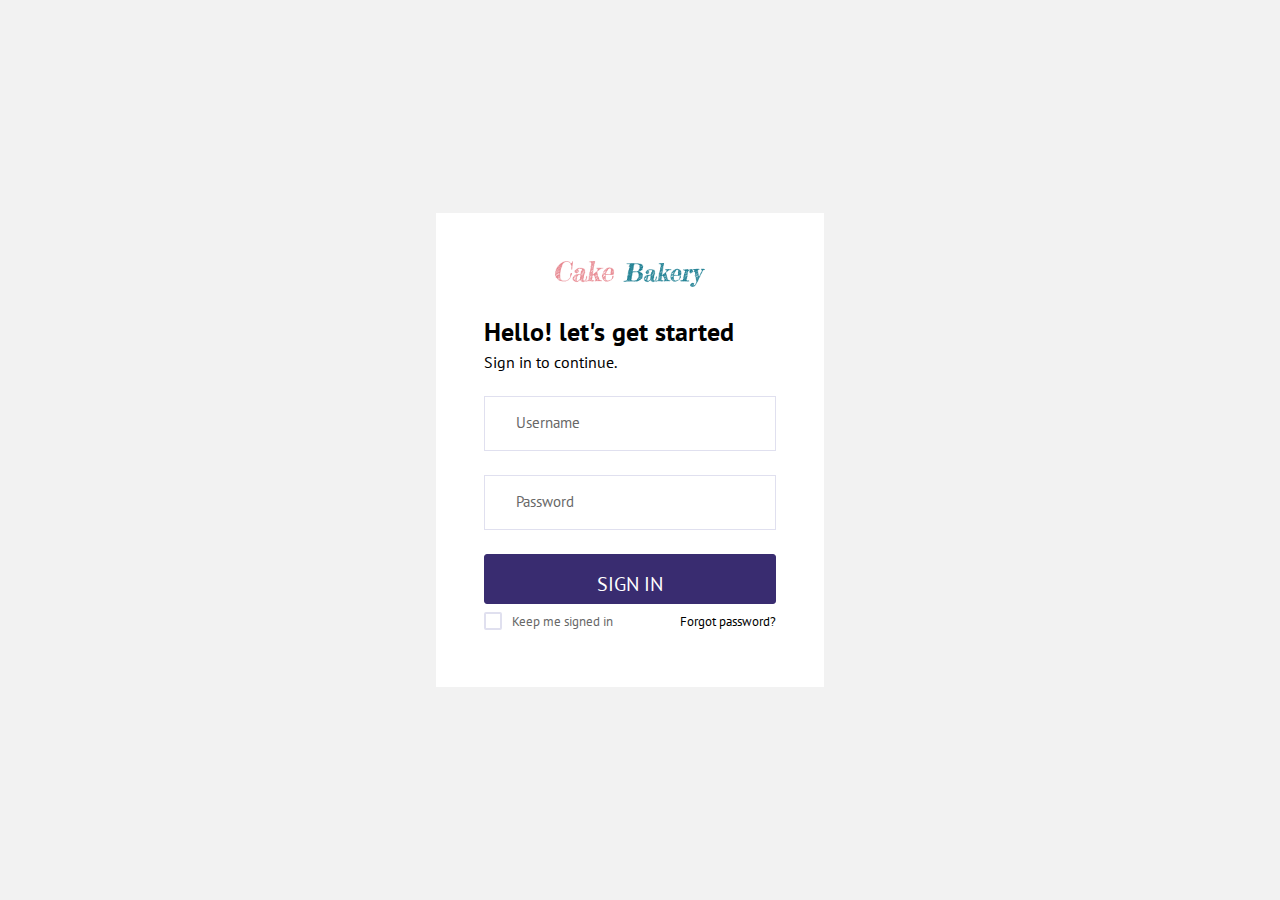
==== Login/Login_admin.html @ aba46523 "update Login" ====
<!DOCTYPE html>
<html lang="en">


<!-- Mirrored from www.urbanui.com/melody/template/pages/samples/login.html by HTTrack Website Copier/3.x [XR&CO'2014], Sat, 15 Sep 2018 06:08:53 GMT -->
<head>
  <!-- Required meta tags -->
  <meta charset="utf-8">
  <meta name="viewport" content="width=device-width, initial-scale=1, shrink-to-fit=no">
  <title>Melody Admin</title>
  <!-- plugins:css -->
  <link rel="stylesheet" href="vendors/iconfonts/font-awesome/css/all.min.css">
  <link rel="stylesheet" href="vendors/css/vendor.bundle.base.css">
  <link rel="stylesheet" href="vendors/css/vendor.bundle.addons.css">
  <!-- endinject -->
  <!-- plugin css for this page -->
  <!-- End plugin css for this page -->
  <!-- inject:css -->
  <link rel="stylesheet" href="css/style.css">
  <!-- endinject -->
  <link rel="shortcut icon" href="images/favicon.png" />
</head>

<body>
  <div class="container-scroller">
    <div class="container-fluid page-body-wrapper full-page-wrapper">
      <div class="content-wrapper d-flex align-items-center auth">
        <div class="row w-100">
          <div class="col-lg-4 mx-auto">
            <div class="auth-form-light text-left p-5">
              <div class="brand-logo text-center">
                <img src="images/logo.png" alt="logo">
              </div>
              <h4>Hello! let's get started</h4>
              <h6 class="font-weight-light">Sign in to continue.</h6>
              <form class="pt-3">
                <div class="form-group">
                  <input type="email" class="form-control form-control-lg" id="exampleInputEmail1" placeholder="Username">
                </div>
                <div class="form-group">
                  <input type="password" class="form-control form-control-lg" id="exampleInputPassword1" placeholder="Password">
                </div>
                <div class="mt-3">
                  <a class="btn btn-block btn-primary btn-lg font-weight-medium auth-form-btn" href="../../index-2.html">SIGN IN</a>
                </div>
                <div class="my-2 d-flex justify-content-between align-items-center">
                  <div class="form-check">
                    <label class="form-check-label text-muted">
                      <input type="checkbox" class="form-check-input">
                      Keep me signed in
                    </label>
                  </div>
                  <a href="#" class="auth-link text-black">Forgot password?</a>
                </div>
               
              </form>
            </div>
          </div>
        </div>
      </div>
      <!-- content-wrapper ends -->
    </div>
    <!-- page-body-wrapper ends -->
  </div>
  <!-- container-scroller -->
  <!-- plugins:js -->
  <script src="vendors/js/vendor.bundle.base.js"></script>
  <script src="vendors/js/vendor.bundle.addons.js"></script>
  <!-- endinject -->
  <!-- inject:js -->
  <script src="js/off-canvas.js"></script>
  <script src="js/hoverable-collapse.js"></script>
  <script src="js/misc.js"></script>
  <script src="js/settings.js"></script>
  <script src="js/todolist.js"></script>
  <!-- endinject -->
</body>


<!-- Mirrored from www.urbanui.com/melody/template/pages/samples/login.html by HTTrack Website Copier/3.x [XR&CO'2014], Sat, 15 Sep 2018 06:08:53 GMT -->
</html>
---- Login/vendors/iconfonts/font-awesome/css/all.min.css ----
/*!
 * Font Awesome Free 5.2.0 by @fontawesome - https://fontawesome.com
 * License - https://fontawesome.com/license (Icons: CC BY 4.0, Fonts: SIL OFL 1.1, Code: MIT License)
 */
.fa,.fab,.fal,.far,.fas{-moz-osx-font-smoothing:grayscale;-webkit-font-smoothing:antialiased;display:inline-block;font-style:normal;font-variant:normal;text-rendering:auto;line-height:1}.fa-lg{font-size:1.33333em;line-height:.75em;vertical-align:-.0667em}.fa-xs{font-size:.75em}.fa-sm{font-size:.875em}.fa-1x{font-size:1em}.fa-2x{font-size:2em}.fa-3x{font-size:3em}.fa-4x{font-size:4em}.fa-5x{font-size:5em}.fa-6x{font-size:6em}.fa-7x{font-size:7em}.fa-8x{font-size:8em}.fa-9x{font-size:9em}.fa-10x{font-size:10em}.fa-fw{text-align:center;width:1.25em}.fa-ul{list-style-type:none;margin-left:2.5em;padding-left:0}.fa-ul>li{position:relative}.fa-li{left:-2em;position:absolute;text-align:center;width:2em;line-height:inherit}.fa-border{border:.08em solid #eee;border-radius:.1em;padding:.2em .25em .15em}.fa-pull-left{float:left}.fa-pull-right{float:right}.fa.fa-pull-left,.fab.fa-pull-left,.fal.fa-pull-left,.far.fa-pull-left,.fas.fa-pull-left{margin-right:.3em}.fa.fa-pull-right,.fab.fa-pull-right,.fal.fa-pull-right,.far.fa-pull-right,.fas.fa-pull-right{margin-left:.3em}.fa-spin{animation:a 2s infinite linear}.fa-pulse{animation:a 1s infinite steps(8)}@keyframes a{0%{transform:rotate(0deg)}to{transform:rotate(1turn)}}.fa-rotate-90{-ms-filter:"progid:DXImageTransform.Microsoft.BasicImage(rotation=1)";transform:rotate(90deg)}.fa-rotate-180{-ms-filter:"progid:DXImageTransform.Microsoft.BasicImage(rotation=2)";transform:rotate(180deg)}.fa-rotate-270{-ms-filter:"progid:DXImageTransform.Microsoft.BasicImage(rotation=3)";transform:rotate(270deg)}.fa-flip-horizontal{-ms-filter:"progid:DXImageTransform.Microsoft.BasicImage(rotation=0, mirror=1)";transform:scaleX(-1)}.fa-flip-vertical{transform:scaleY(-1)}.fa-flip-horizontal.fa-flip-vertical,.fa-flip-vertical{-ms-filter:"progid:DXImageTransform.Microsoft.BasicImage(rotation=2, mirror=1)"}.fa-flip-horizontal.fa-flip-vertical{transform:scale(-1)}:root .fa-flip-horizontal,:root .fa-flip-vertical,:root .fa-rotate-90,:root .fa-rotate-180,:root .fa-rotate-270{-webkit-filter:none;filter:none}.fa-stack{display:inline-block;height:2em;line-height:2em;position:relative;vertical-align:middle;width:2em}.fa-stack-1x,.fa-stack-2x{left:0;position:absolute;text-align:center;width:100%}.fa-stack-1x{line-height:inherit}.fa-stack-2x{font-size:2em}.fa-inverse{color:#fff}.fa-500px:before{content:"\f26e"}.fa-accessible-icon:before{content:"\f368"}.fa-accusoft:before{content:"\f369"}.fa-address-book:before{content:"\f2b9"}.fa-address-card:before{content:"\f2bb"}.fa-adjust:before{content:"\f042"}.fa-adn:before{content:"\f170"}.fa-adversal:before{content:"\f36a"}.fa-affiliatetheme:before{content:"\f36b"}.fa-air-freshener:before{content:"\f5d0"}.fa-algolia:before{content:"\f36c"}.fa-align-center:before{content:"\f037"}.fa-align-justify:before{content:"\f039"}.fa-align-left:before{content:"\f036"}.fa-align-right:before{content:"\f038"}.fa-allergies:before{content:"\f461"}.fa-amazon:before{content:"\f270"}.fa-amazon-pay:before{content:"\f42c"}.fa-ambulance:before{content:"\f0f9"}.fa-american-sign-language-interpreting:before{content:"\f2a3"}.fa-amilia:before{content:"\f36d"}.fa-anchor:before{content:"\f13d"}.fa-android:before{content:"\f17b"}.fa-angellist:before{content:"\f209"}.fa-angle-double-down:before{content:"\f103"}.fa-angle-double-left:before{content:"\f100"}.fa-angle-double-right:before{content:"\f101"}.fa-angle-double-up:before{content:"\f102"}.fa-angle-down:before{content:"\f107"}.fa-angle-left:before{content:"\f104"}.fa-angle-right:before{content:"\f105"}.fa-angle-up:before{content:"\f106"}.fa-angry:before{content:"\f556"}.fa-angrycreative:before{content:"\f36e"}.fa-angular:before{content:"\f420"}.fa-app-store:before{content:"\f36f"}.fa-app-store-ios:before{content:"\f370"}.fa-apper:before{content:"\f371"}.fa-apple:before{content:"\f179"}.fa-apple-alt:before{content:"\f5d1"}.fa-apple-pay:before{content:"\f415"}.fa-archive:before{content:"\f187"}.fa-archway:before{content:"\f557"}.fa-arrow-alt-circle-down:before{content:"\f358"}.fa-arrow-alt-circle-left:before{content:"\f359"}.fa-arrow-alt-circle-right:before{content:"\f35a"}.fa-arrow-alt-circle-up:before{content:"\f35b"}.fa-arrow-circle-down:before{content:"\f0ab"}.fa-arrow-circle-left:before{content:"\f0a8"}.fa-arrow-circle-right:before{content:"\f0a9"}.fa-arrow-circle-up:before{content:"\f0aa"}.fa-arrow-down:before{content:"\f063"}.fa-arrow-left:before{content:"\f060"}.fa-arrow-right:before{content:"\f061"}.fa-arrow-up:before{content:"\f062"}.fa-arrows-alt:before{content:"\f0b2"}.fa-arrows-alt-h:before{content:"\f337"}.fa-arrows-alt-v:before{content:"\f338"}.fa-assistive-listening-systems:before{content:"\f2a2"}.fa-asterisk:before{content:"\f069"}.fa-asymmetrik:before{content:"\f372"}.fa-at:before{content:"\f1fa"}.fa-atlas:before{content:"\f558"}.fa-atom:before{content:"\f5d2"}.fa-audible:before{content:"\f373"}.fa-audio-description:before{content:"\f29e"}.fa-autoprefixer:before{content:"\f41c"}.fa-avianex:before{content:"\f374"}.fa-aviato:before{content:"\f421"}.fa-award:before{content:"\f559"}.fa-aws:before{content:"\f375"}.fa-backspace:before{content:"\f55a"}.fa-backward:before{content:"\f04a"}.fa-balance-scale:before{content:"\f24e"}.fa-ban:before{content:"\f05e"}.fa-band-aid:before{content:"\f462"}.fa-bandcamp:before{content:"\f2d5"}.fa-barcode:before{content:"\f02a"}.fa-bars:before{content:"\f0c9"}.fa-baseball-ball:before{content:"\f433"}.fa-basketball-ball:before{content:"\f434"}.fa-bath:before{content:"\f2cd"}.fa-battery-empty:before{content:"\f244"}.fa-battery-full:before{content:"\f240"}.fa-battery-half:before{content:"\f242"}.fa-battery-quarter:before{content:"\f243"}.fa-battery-three-quarters:before{content:"\f241"}.fa-bed:before{content:"\f236"}.fa-beer:before{content:"\f0fc"}.fa-behance:before{content:"\f1b4"}.fa-behance-square:before{content:"\f1b5"}.fa-bell:before{content:"\f0f3"}.fa-bell-slash:before{content:"\f1f6"}.fa-bezier-curve:before{content:"\f55b"}.fa-bicycle:before{content:"\f206"}.fa-bimobject:before{content:"\f378"}.fa-binoculars:before{content:"\f1e5"}.fa-birthday-cake:before{content:"\f1fd"}.fa-bitbucket:before{content:"\f171"}.fa-bitcoin:before{content:"\f379"}.fa-bity:before{content:"\f37a"}.fa-black-tie:before{content:"\f27e"}.fa-blackberry:before{content:"\f37b"}.fa-blender:before{content:"\f517"}.fa-blind:before{content:"\f29d"}.fa-blogger:before{content:"\f37c"}.fa-blogger-b:before{content:"\f37d"}.fa-bluetooth:before{content:"\f293"}.fa-bluetooth-b:before{content:"\f294"}.fa-bold:before{content:"\f032"}.fa-bolt:before{content:"\f0e7"}.fa-bomb:before{content:"\f1e2"}.fa-bone:before{content:"\f5d7"}.fa-bong:before{content:"\f55c"}.fa-book:before{content:"\f02d"}.fa-book-open:before{content:"\f518"}.fa-book-reader:before{content:"\f5da"}.fa-bookmark:before{content:"\f02e"}.fa-bowling-ball:before{content:"\f436"}.fa-box:before{content:"\f466"}.fa-box-open:before{content:"\f49e"}.fa-boxes:before{content:"\f468"}.fa-braille:before{content:"\f2a1"}.fa-brain:before{content:"\f5dc"}.fa-briefcase:before{content:"\f0b1"}.fa-briefcase-medical:before{content:"\f469"}.fa-broadcast-tower:before{content:"\f519"}.fa-broom:before{content:"\f51a"}.fa-brush:before{content:"\f55d"}.fa-btc:before{content:"\f15a"}.fa-bug:before{content:"\f188"}.fa-building:before{content:"\f1ad"}.fa-bullhorn:before{content:"\f0a1"}.fa-bullseye:before{content:"\f140"}.fa-burn:before{content:"\f46a"}.fa-buromobelexperte:before{content:"\f37f"}.fa-bus:before{content:"\f207"}.fa-bus-alt:before{content:"\f55e"}.fa-buysellads:before{content:"\f20d"}.fa-calculator:before{content:"\f1ec"}.fa-calendar:before{content:"\f133"}.fa-calendar-alt:before{content:"\f073"}.fa-calendar-check:before{content:"\f274"}.fa-calendar-minus:before{content:"\f272"}.fa-calendar-plus:before{content:"\f271"}.fa-calendar-times:before{content:"\f273"}.fa-camera:before{content:"\f030"}.fa-camera-retro:before{content:"\f083"}.fa-cannabis:before{content:"\f55f"}.fa-capsules:before{content:"\f46b"}.fa-car:before{content:"\f1b9"}.fa-car-alt:before{content:"\f5de"}.fa-car-battery:before{content:"\f5df"}.fa-car-crash:before{content:"\f5e1"}.fa-car-side:before{content:"\f5e4"}.fa-caret-down:before{content:"\f0d7"}.fa-caret-left:before{content:"\f0d9"}.fa-caret-right:before{content:"\f0da"}.fa-caret-square-down:before{content:"\f150"}.fa-caret-square-left:before{content:"\f191"}.fa-caret-square-right:before{content:"\f152"}.fa-caret-square-up:before{content:"\f151"}.fa-caret-up:before{content:"\f0d8"}.fa-cart-arrow-down:before{content:"\f218"}.fa-cart-plus:before{content:"\f217"}.fa-cc-amazon-pay:before{content:"\f42d"}.fa-cc-amex:before{content:"\f1f3"}.fa-cc-apple-pay:before{content:"\f416"}.fa-cc-diners-club:before{content:"\f24c"}.fa-cc-discover:before{content:"\f1f2"}.fa-cc-jcb:before{content:"\f24b"}.fa-cc-mastercard:before{content:"\f1f1"}.fa-cc-paypal:before{content:"\f1f4"}.fa-cc-stripe:before{content:"\f1f5"}.fa-cc-visa:before{content:"\f1f0"}.fa-centercode:before{content:"\f380"}.fa-certificate:before{content:"\f0a3"}.fa-chalkboard:before{content:"\f51b"}.fa-chalkboard-teacher:before{content:"\f51c"}.fa-charging-station:before{content:"\f5e7"}.fa-chart-area:before{content:"\f1fe"}.fa-chart-bar:before{content:"\f080"}.fa-chart-line:before{content:"\f201"}.fa-chart-pie:before{content:"\f200"}.fa-check:before{content:"\f00c"}.fa-check-circle:before{content:"\f058"}.fa-check-double:before{content:"\f560"}.fa-check-square:before{content:"\f14a"}.fa-chess:before{content:"\f439"}.fa-chess-bishop:before{content:"\f43a"}.fa-chess-board:before{content:"\f43c"}.fa-chess-king:before{content:"\f43f"}.fa-chess-knight:before{content:"\f441"}.fa-chess-pawn:before{content:"\f443"}.fa-chess-queen:before{content:"\f445"}.fa-chess-rook:before{content:"\f447"}.fa-chevron-circle-down:before{content:"\f13a"}.fa-chevron-circle-left:before{content:"\f137"}.fa-chevron-circle-right:before{content:"\f138"}.fa-chevron-circle-up:before{content:"\f139"}.fa-chevron-down:before{content:"\f078"}.fa-chevron-left:before{content:"\f053"}.fa-chevron-right:before{content:"\f054"}.fa-chevron-up:before{content:"\f077"}.fa-child:before{content:"\f1ae"}.fa-chrome:before{content:"\f268"}.fa-church:before{content:"\f51d"}.fa-circle:before{content:"\f111"}.fa-circle-notch:before{content:"\f1ce"}.fa-clipboard:before{content:"\f328"}.fa-clipboard-check:before{content:"\f46c"}.fa-clipboard-list:before{content:"\f46d"}.fa-clock:before{content:"\f017"}.fa-clone:before{content:"\f24d"}.fa-closed-captioning:before{content:"\f20a"}.fa-cloud:before{content:"\f0c2"}.fa-cloud-download-alt:before{content:"\f381"}.fa-cloud-upload-alt:before{content:"\f382"}.fa-cloudscale:before{content:"\f383"}.fa-cloudsmith:before{content:"\f384"}.fa-cloudversify:before{content:"\f385"}.fa-cocktail:before{content:"\f561"}.fa-code:before{content:"\f121"}.fa-code-branch:before{content:"\f126"}.fa-codepen:before{content:"\f1cb"}.fa-codiepie:before{content:"\f284"}.fa-coffee:before{content:"\f0f4"}.fa-cog:before{content:"\f013"}.fa-cogs:before{content:"\f085"}.fa-coins:before{content:"\f51e"}.fa-columns:before{content:"\f0db"}.fa-comment:before{content:"\f075"}.fa-comment-alt:before{content:"\f27a"}.fa-comment-dots:before{content:"\f4ad"}.fa-comment-slash:before{content:"\f4b3"}.fa-comments:before{content:"\f086"}.fa-compact-disc:before{content:"\f51f"}.fa-compass:before{content:"\f14e"}.fa-compress:before{content:"\f066"}.fa-concierge-bell:before{content:"\f562"}.fa-connectdevelop:before{content:"\f20e"}.fa-contao:before{content:"\f26d"}.fa-cookie:before{content:"\f563"}.fa-cookie-bite:before{content:"\f564"}.fa-copy:before{content:"\f0c5"}.fa-copyright:before{content:"\f1f9"}.fa-couch:before{content:"\f4b8"}.fa-cpanel:before{content:"\f388"}.fa-creative-commons:before{content:"\f25e"}.fa-creative-commons-by:before{content:"\f4e7"}.fa-creative-commons-nc:before{content:"\f4e8"}.fa-creative-commons-nc-eu:before{content:"\f4e9"}.fa-creative-commons-nc-jp:before{content:"\f4ea"}.fa-creative-commons-nd:before{content:"\f4eb"}.fa-creative-commons-pd:before{content:"\f4ec"}.fa-creative-commons-pd-alt:before{content:"\f4ed"}.fa-creative-commons-remix:before{content:"\f4ee"}.fa-creative-commons-sa:before{content:"\f4ef"}.fa-creative-commons-sampling:before{content:"\f4f0"}.fa-creative-commons-sampling-plus:before{content:"\f4f1"}.fa-creative-commons-share:before{content:"\f4f2"}.fa-credit-card:before{content:"\f09d"}.fa-crop:before{content:"\f125"}.fa-crop-alt:before{content:"\f565"}.fa-crosshairs:before{content:"\f05b"}.fa-crow:before{content:"\f520"}.fa-crown:before{content:"\f521"}.fa-css3:before{content:"\f13c"}.fa-css3-alt:before{content:"\f38b"}.fa-cube:before{content:"\f1b2"}.fa-cubes:before{content:"\f1b3"}.fa-cut:before{content:"\f0c4"}.fa-cuttlefish:before{content:"\f38c"}.fa-d-and-d:before{content:"\f38d"}.fa-dashcube:before{content:"\f210"}.fa-database:before{content:"\f1c0"}.fa-deaf:before{content:"\f2a4"}.fa-delicious:before{content:"\f1a5"}.fa-deploydog:before{content:"\f38e"}.fa-deskpro:before{content:"\f38f"}.fa-desktop:before{content:"\f108"}.fa-deviantart:before{content:"\f1bd"}.fa-diagnoses:before{content:"\f470"}.fa-dice:before{content:"\f522"}.fa-dice-five:before{content:"\f523"}.fa-dice-four:before{content:"\f524"}.fa-dice-one:before{content:"\f525"}.fa-dice-six:before{content:"\f526"}.fa-dice-three:before{content:"\f527"}.fa-dice-two:before{content:"\f528"}.fa-digg:before{content:"\f1a6"}.fa-digital-ocean:before{content:"\f391"}.fa-digital-tachograph:before{content:"\f566"}.fa-directions:before{content:"\f5eb"}.fa-discord:before{content:"\f392"}.fa-discourse:before{content:"\f393"}.fa-divide:before{content:"\f529"}.fa-dizzy:before{content:"\f567"}.fa-dna:before{content:"\f471"}.fa-dochub:before{content:"\f394"}.fa-docker:before{content:"\f395"}.fa-dollar-sign:before{content:"\f155"}.fa-dolly:before{content:"\f472"}.fa-dolly-flatbed:before{content:"\f474"}.fa-donate:before{content:"\f4b9"}.fa-door-closed:before{content:"\f52a"}.fa-door-open:before{content:"\f52b"}.fa-dot-circle:before{content:"\f192"}.fa-dove:before{content:"\f4ba"}.fa-download:before{content:"\f019"}.fa-draft2digital:before{content:"\f396"}.fa-drafting-compass:before{content:"\f568"}.fa-draw-polygon:before{content:"\f5ee"}.fa-dribbble:before{content:"\f17d"}.fa-dribbble-square:before{content:"\f397"}.fa-dropbox:before{content:"\f16b"}.fa-drum:before{content:"\f569"}.fa-drum-steelpan:before{content:"\f56a"}.fa-drupal:before{content:"\f1a9"}.fa-dumbbell:before{content:"\f44b"}.fa-dyalog:before{content:"\f399"}.fa-earlybirds:before{content:"\f39a"}.fa-ebay:before{content:"\f4f4"}.fa-edge:before{content:"\f282"}.fa-edit:before{content:"\f044"}.fa-eject:before{content:"\f052"}.fa-elementor:before{content:"\f430"}.fa-ellipsis-h:before{content:"\f141"}.fa-ellipsis-v:before{content:"\f142"}.fa-ello:before{content:"\f5f1"}.fa-ember:before{content:"\f423"}.fa-empire:before{content:"\f1d1"}.fa-envelope:before{content:"\f0e0"}.fa-envelope-open:before{content:"\f2b6"}.fa-envelope-square:before{content:"\f199"}.fa-envira:before{content:"\f299"}.fa-equals:before{content:"\f52c"}.fa-eraser:before{content:"\f12d"}.fa-erlang:before{content:"\f39d"}.fa-ethereum:before{content:"\f42e"}.fa-etsy:before{content:"\f2d7"}.fa-euro-sign:before{content:"\f153"}.fa-exchange-alt:before{content:"\f362"}.fa-exclamation:before{content:"\f12a"}.fa-exclamation-circle:before{content:"\f06a"}.fa-exclamation-triangle:before{content:"\f071"}.fa-expand:before{content:"\f065"}.fa-expand-arrows-alt:before{content:"\f31e"}.fa-expeditedssl:before{content:"\f23e"}.fa-external-link-alt:before{content:"\f35d"}.fa-external-link-square-alt:before{content:"\f360"}.fa-eye:before{content:"\f06e"}.fa-eye-dropper:before{content:"\f1fb"}.fa-eye-slash:before{content:"\f070"}.fa-facebook:before{content:"\f09a"}.fa-facebook-f:before{content:"\f39e"}.fa-facebook-messenger:before{content:"\f39f"}.fa-facebook-square:before{content:"\f082"}.fa-fast-backward:before{content:"\f049"}.fa-fast-forward:before{content:"\f050"}.fa-fax:before{content:"\f1ac"}.fa-feather:before{content:"\f52d"}.fa-feather-alt:before{content:"\f56b"}.fa-female:before{content:"\f182"}.fa-fighter-jet:before{content:"\f0fb"}.fa-file:before{content:"\f15b"}.fa-file-alt:before{content:"\f15c"}.fa-file-archive:before{content:"\f1c6"}.fa-file-audio:before{content:"\f1c7"}.fa-file-code:before{content:"\f1c9"}.fa-file-contract:before{content:"\f56c"}.fa-file-download:before{content:"\f56d"}.fa-file-excel:before{content:"\f1c3"}.fa-file-export:before{content:"\f56e"}.fa-file-image:before{content:"\f1c5"}.fa-file-import:before{content:"\f56f"}.fa-file-invoice:before{content:"\f570"}.fa-file-invoice-dollar:before{content:"\f571"}.fa-file-medical:before{content:"\f477"}.fa-file-medical-alt:before{content:"\f478"}.fa-file-pdf:before{content:"\f1c1"}.fa-file-powerpoint:before{content:"\f1c4"}.fa-file-prescription:before{content:"\f572"}.fa-file-signature:before{content:"\f573"}.fa-file-upload:before{content:"\f574"}.fa-file-video:before{content:"\f1c8"}.fa-file-word:before{content:"\f1c2"}.fa-fill:before{content:"\f575"}.fa-fill-drip:before{content:"\f576"}.fa-film:before{content:"\f008"}.fa-filter:before{content:"\f0b0"}.fa-fingerprint:before{content:"\f577"}.fa-fire:before{content:"\f06d"}.fa-fire-extinguisher:before{content:"\f134"}.fa-firefox:before{content:"\f269"}.fa-first-aid:before{content:"\f479"}.fa-first-order:before{content:"\f2b0"}.fa-first-order-alt:before{content:"\f50a"}.fa-firstdraft:before{content:"\f3a1"}.fa-fish:before{content:"\f578"}.fa-flag:before{content:"\f024"}.fa-flag-checkered:before{content:"\f11e"}.fa-flask:before{content:"\f0c3"}.fa-flickr:before{content:"\f16e"}.fa-flipboard:before{content:"\f44d"}.fa-flushed:before{content:"\f579"}.fa-fly:before{content:"\f417"}.fa-folder:before{content:"\f07b"}.fa-folder-open:before{content:"\f07c"}.fa-font:before{content:"\f031"}.fa-font-awesome:before{content:"\f2b4"}.fa-font-awesome-alt:before{content:"\f35c"}.fa-font-awesome-flag:before{content:"\f425"}.fa-font-awesome-logo-full:before{content:"\f4e6"}.fa-fonticons:before{content:"\f280"}.fa-fonticons-fi:before{content:"\f3a2"}.fa-football-ball:before{content:"\f44e"}.fa-fort-awesome:before{content:"\f286"}.fa-fort-awesome-alt:before{content:"\f3a3"}.fa-forumbee:before{content:"\f211"}.fa-forward:before{content:"\f04e"}.fa-foursquare:before{content:"\f180"}.fa-free-code-camp:before{content:"\f2c5"}.fa-freebsd:before{content:"\f3a4"}.fa-frog:before{content:"\f52e"}.fa-frown:before{content:"\f119"}.fa-frown-open:before{content:"\f57a"}.fa-fulcrum:before{content:"\f50b"}.fa-futbol:before{content:"\f1e3"}.fa-galactic-republic:before{content:"\f50c"}.fa-galactic-senate:before{content:"\f50d"}.fa-gamepad:before{content:"\f11b"}.fa-gas-pump:before{content:"\f52f"}.fa-gavel:before{content:"\f0e3"}.fa-gem:before{content:"\f3a5"}.fa-genderless:before{content:"\f22d"}.fa-get-pocket:before{content:"\f265"}.fa-gg:before{content:"\f260"}.fa-gg-circle:before{content:"\f261"}.fa-gift:before{content:"\f06b"}.fa-git:before{content:"\f1d3"}.fa-git-square:before{content:"\f1d2"}.fa-github:before{content:"\f09b"}.fa-github-alt:before{content:"\f113"}.fa-github-square:before{content:"\f092"}.fa-gitkraken:before{content:"\f3a6"}.fa-gitlab:before{content:"\f296"}.fa-gitter:before{content:"\f426"}.fa-glass-martini:before{content:"\f000"}.fa-glass-martini-alt:before{content:"\f57b"}.fa-glasses:before{content:"\f530"}.fa-glide:before{content:"\f2a5"}.fa-glide-g:before{content:"\f2a6"}.fa-globe:before{content:"\f0ac"}.fa-globe-africa:before{content:"\f57c"}.fa-globe-americas:before{content:"\f57d"}.fa-globe-asia:before{content:"\f57e"}.fa-gofore:before{content:"\f3a7"}.fa-golf-ball:before{content:"\f450"}.fa-goodreads:before{content:"\f3a8"}.fa-goodreads-g:before{content:"\f3a9"}.fa-google:before{content:"\f1a0"}.fa-google-drive:before{content:"\f3aa"}.fa-google-play:before{content:"\f3ab"}.fa-google-plus:before{content:"\f2b3"}.fa-google-plus-g:before{content:"\f0d5"}.fa-google-plus-square:before{content:"\f0d4"}.fa-google-wallet:before{content:"\f1ee"}.fa-graduation-cap:before{content:"\f19d"}.fa-gratipay:before{content:"\f184"}.fa-grav:before{content:"\f2d6"}.fa-greater-than:before{content:"\f531"}.fa-greater-than-equal:before{content:"\f532"}.fa-grimace:before{content:"\f57f"}.fa-grin:before{content:"\f580"}.fa-grin-alt:before{content:"\f581"}.fa-grin-beam:before{content:"\f582"}.fa-grin-beam-sweat:before{content:"\f583"}.fa-grin-hearts:before{content:"\f584"}.fa-grin-squint:before{content:"\f585"}.fa-grin-squint-tears:before{content:"\f586"}.fa-grin-stars:before{content:"\f587"}.fa-grin-tears:before{content:"\f588"}.fa-grin-tongue:before{content:"\f589"}.fa-grin-tongue-squint:before{content:"\f58a"}.fa-grin-tongue-wink:before{content:"\f58b"}.fa-grin-wink:before{content:"\f58c"}.fa-grip-horizontal:before{content:"\f58d"}.fa-grip-vertical:before{content:"\f58e"}.fa-gripfire:before{content:"\f3ac"}.fa-grunt:before{content:"\f3ad"}.fa-gulp:before{content:"\f3ae"}.fa-h-square:before{content:"\f0fd"}.fa-hacker-news:before{content:"\f1d4"}.fa-hacker-news-square:before{content:"\f3af"}.fa-hackerrank:before{content:"\f5f7"}.fa-hand-holding:before{content:"\f4bd"}.fa-hand-holding-heart:before{content:"\f4be"}.fa-hand-holding-usd:before{content:"\f4c0"}.fa-hand-lizard:before{content:"\f258"}.fa-hand-paper:before{content:"\f256"}.fa-hand-peace:before{content:"\f25b"}.fa-hand-point-down:before{content:"\f0a7"}.fa-hand-point-left:before{content:"\f0a5"}.fa-hand-point-right:before{content:"\f0a4"}.fa-hand-point-up:before{content:"\f0a6"}.fa-hand-pointer:before{content:"\f25a"}.fa-hand-rock:before{content:"\f255"}.fa-hand-scissors:before{content:"\f257"}.fa-hand-spock:before{content:"\f259"}.fa-hands:before{content:"\f4c2"}.fa-hands-helping:before{content:"\f4c4"}.fa-handshake:before{content:"\f2b5"}.fa-hashtag:before{content:"\f292"}.fa-hdd:before{content:"\f0a0"}.fa-heading:before{content:"\f1dc"}.fa-headphones:before{content:"\f025"}.fa-headphones-alt:before{content:"\f58f"}.fa-headset:before{content:"\f590"}.fa-heart:before{content:"\f004"}.fa-heartbeat:before{content:"\f21e"}.fa-helicopter:before{content:"\f533"}.fa-highlighter:before{content:"\f591"}.fa-hips:before{content:"\f452"}.fa-hire-a-helper:before{content:"\f3b0"}.fa-history:before{content:"\f1da"}.fa-hockey-puck:before{content:"\f453"}.fa-home:before{content:"\f015"}.fa-hooli:before{content:"\f427"}.fa-hornbill:before{content:"\f592"}.fa-hospital:before{content:"\f0f8"}.fa-hospital-alt:before{content:"\f47d"}.fa-hospital-symbol:before{content:"\f47e"}.fa-hot-tub:before{content:"\f593"}.fa-hotel:before{content:"\f594"}.fa-hotjar:before{content:"\f3b1"}.fa-hourglass:before{content:"\f254"}.fa-hourglass-end:before{content:"\f253"}.fa-hourglass-half:before{content:"\f252"}.fa-hourglass-start:before{content:"\f251"}.fa-houzz:before{content:"\f27c"}.fa-html5:before{content:"\f13b"}.fa-hubspot:before{content:"\f3b2"}.fa-i-cursor:before{content:"\f246"}.fa-id-badge:before{content:"\f2c1"}.fa-id-card:before{content:"\f2c2"}.fa-id-card-alt:before{content:"\f47f"}.fa-image:before{content:"\f03e"}.fa-images:before{content:"\f302"}.fa-imdb:before{content:"\f2d8"}.fa-inbox:before{content:"\f01c"}.fa-indent:before{content:"\f03c"}.fa-industry:before{content:"\f275"}.fa-infinity:before{content:"\f534"}.fa-info:before{content:"\f129"}.fa-info-circle:before{content:"\f05a"}.fa-instagram:before{content:"\f16d"}.fa-internet-explorer:before{content:"\f26b"}.fa-ioxhost:before{content:"\f208"}.fa-italic:before{content:"\f033"}.fa-itunes:before{content:"\f3b4"}.fa-itunes-note:before{content:"\f3b5"}.fa-java:before{content:"\f4e4"}.fa-jedi-order:before{content:"\f50e"}.fa-jenkins:before{content:"\f3b6"}.fa-joget:before{content:"\f3b7"}.fa-joint:before{content:"\f595"}.fa-joomla:before{content:"\f1aa"}.fa-js:before{content:"\f3b8"}.fa-js-square:before{content:"\f3b9"}.fa-jsfiddle:before{content:"\f1cc"}.fa-kaggle:before{content:"\f5fa"}.fa-key:before{content:"\f084"}.fa-keybase:before{content:"\f4f5"}.fa-keyboard:before{content:"\f11c"}.fa-keycdn:before{content:"\f3ba"}.fa-kickstarter:before{content:"\f3bb"}.fa-kickstarter-k:before{content:"\f3bc"}.fa-kiss:before{content:"\f596"}.fa-kiss-beam:before{content:"\f597"}.fa-kiss-wink-heart:before{content:"\f598"}.fa-kiwi-bird:before{content:"\f535"}.fa-korvue:before{content:"\f42f"}.fa-language:before{content:"\f1ab"}.fa-laptop:before{content:"\f109"}.fa-laptop-code:before{content:"\f5fc"}.fa-laravel:before{content:"\f3bd"}.fa-lastfm:before{content:"\f202"}.fa-lastfm-square:before{content:"\f203"}.fa-laugh:before{content:"\f599"}.fa-laugh-beam:before{content:"\f59a"}.fa-laugh-squint:before{content:"\f59b"}.fa-laugh-wink:before{content:"\f59c"}.fa-layer-group:before{content:"\f5fd"}.fa-leaf:before{content:"\f06c"}.fa-leanpub:before{content:"\f212"}.fa-lemon:before{content:"\f094"}.fa-less:before{content:"\f41d"}.fa-less-than:before{content:"\f536"}.fa-less-than-equal:before{content:"\f537"}.fa-level-down-alt:before{content:"\f3be"}.fa-level-up-alt:before{content:"\f3bf"}.fa-life-ring:before{content:"\f1cd"}.fa-lightbulb:before{content:"\f0eb"}.fa-line:before{content:"\f3c0"}.fa-link:before{content:"\f0c1"}.fa-linkedin:before{content:"\f08c"}.fa-linkedin-in:before{content:"\f0e1"}.fa-linode:before{content:"\f2b8"}.fa-linux:before{content:"\f17c"}.fa-lira-sign:before{content:"\f195"}.fa-list:before{content:"\f03a"}.fa-list-alt:before{content:"\f022"}.fa-list-ol:before{content:"\f0cb"}.fa-list-ul:before{content:"\f0ca"}.fa-location-arrow:before{content:"\f124"}.fa-lock:before{content:"\f023"}.fa-lock-open:before{content:"\f3c1"}.fa-long-arrow-alt-down:before{content:"\f309"}.fa-long-arrow-alt-left:before{content:"\f30a"}.fa-long-arrow-alt-right:before{content:"\f30b"}.fa-long-arrow-alt-up:before{content:"\f30c"}.fa-low-vision:before{content:"\f2a8"}.fa-luggage-cart:before{content:"\f59d"}.fa-lyft:before{content:"\f3c3"}.fa-magento:before{content:"\f3c4"}.fa-magic:before{content:"\f0d0"}.fa-magnet:before{content:"\f076"}.fa-mailchimp:before{content:"\f59e"}.fa-male:before{content:"\f183"}.fa-mandalorian:before{content:"\f50f"}.fa-map:before{content:"\f279"}.fa-map-marked:before{content:"\f59f"}.fa-map-marked-alt:before{content:"\f5a0"}.fa-map-marker:before{content:"\f041"}.fa-map-marker-alt:before{content:"\f3c5"}.fa-map-pin:before{content:"\f276"}.fa-map-signs:before{content:"\f277"}.fa-markdown:before{content:"\f60f"}.fa-marker:before{content:"\f5a1"}.fa-mars:before{content:"\f222"}.fa-mars-double:before{content:"\f227"}.fa-mars-stroke:before{content:"\f229"}.fa-mars-stroke-h:before{content:"\f22b"}.fa-mars-stroke-v:before{content:"\f22a"}.fa-mastodon:before{content:"\f4f6"}.fa-maxcdn:before{content:"\f136"}.fa-medal:before{content:"\f5a2"}.fa-medapps:before{content:"\f3c6"}.fa-medium:before{content:"\f23a"}.fa-medium-m:before{content:"\f3c7"}.fa-medkit:before{content:"\f0fa"}.fa-medrt:before{content:"\f3c8"}.fa-meetup:before{content:"\f2e0"}.fa-megaport:before{content:"\f5a3"}.fa-meh:before{content:"\f11a"}.fa-meh-blank:before{content:"\f5a4"}.fa-meh-rolling-eyes:before{content:"\f5a5"}.fa-memory:before{content:"\f538"}.fa-mercury:before{content:"\f223"}.fa-microchip:before{content:"\f2db"}.fa-microphone:before{content:"\f130"}.fa-microphone-alt:before{content:"\f3c9"}.fa-microphone-alt-slash:before{content:"\f539"}.fa-microphone-slash:before{content:"\f131"}.fa-microscope:before{content:"\f610"}.fa-microsoft:before{content:"\f3ca"}.fa-minus:before{content:"\f068"}.fa-minus-circle:before{content:"\f056"}.fa-minus-square:before{content:"\f146"}.fa-mix:before{content:"\f3cb"}.fa-mixcloud:before{content:"\f289"}.fa-mizuni:before{content:"\f3cc"}.fa-mobile:before{content:"\f10b"}.fa-mobile-alt:before{content:"\f3cd"}.fa-modx:before{content:"\f285"}.fa-monero:before{content:"\f3d0"}.fa-money-bill:before{content:"\f0d6"}.fa-money-bill-alt:before{content:"\f3d1"}.fa-money-bill-wave:before{content:"\f53a"}.fa-money-bill-wave-alt:before{content:"\f53b"}.fa-money-check:before{content:"\f53c"}.fa-money-check-alt:before{content:"\f53d"}.fa-monument:before{content:"\f5a6"}.fa-moon:before{content:"\f186"}.fa-mortar-pestle:before{content:"\f5a7"}.fa-motorcycle:before{content:"\f21c"}.fa-mouse-pointer:before{content:"\f245"}.fa-music:before{content:"\f001"}.fa-napster:before{content:"\f3d2"}.fa-neos:before{content:"\f612"}.fa-neuter:before{content:"\f22c"}.fa-newspaper:before{content:"\f1ea"}.fa-nimblr:before{content:"\f5a8"}.fa-nintendo-switch:before{content:"\f418"}.fa-node:before{content:"\f419"}.fa-node-js:before{content:"\f3d3"}.fa-not-equal:before{content:"\f53e"}.fa-notes-medical:before{content:"\f481"}.fa-npm:before{content:"\f3d4"}.fa-ns8:before{content:"\f3d5"}.fa-nutritionix:before{content:"\f3d6"}.fa-object-group:before{content:"\f247"}.fa-object-ungroup:before{content:"\f248"}.fa-odnoklassniki:before{content:"\f263"}.fa-odnoklassniki-square:before{content:"\f264"}.fa-oil-can:before{content:"\f613"}.fa-old-republic:before{content:"\f510"}.fa-opencart:before{content:"\f23d"}.fa-openid:before{content:"\f19b"}.fa-opera:before{content:"\f26a"}.fa-optin-monster:before{content:"\f23c"}.fa-osi:before{content:"\f41a"}.fa-outdent:before{content:"\f03b"}.fa-page4:before{content:"\f3d7"}.fa-pagelines:before{content:"\f18c"}.fa-paint-brush:before{content:"\f1fc"}.fa-paint-roller:before{content:"\f5aa"}.fa-palette:before{content:"\f53f"}.fa-palfed:before{content:"\f3d8"}.fa-pallet:before{content:"\f482"}.fa-paper-plane:before{content:"\f1d8"}.fa-paperclip:before{content:"\f0c6"}.fa-parachute-box:before{content:"\f4cd"}.fa-paragraph:before{content:"\f1dd"}.fa-parking:before{content:"\f540"}.fa-passport:before{content:"\f5ab"}.fa-paste:before{content:"\f0ea"}.fa-patreon:before{content:"\f3d9"}.fa-pause:before{content:"\f04c"}.fa-pause-circle:before{content:"\f28b"}.fa-paw:before{content:"\f1b0"}.fa-paypal:before{content:"\f1ed"}.fa-pen:before{content:"\f304"}.fa-pen-alt:before{content:"\f305"}.fa-pen-fancy:before{content:"\f5ac"}.fa-pen-nib:before{content:"\f5ad"}.fa-pen-square:before{content:"\f14b"}.fa-pencil-alt:before{content:"\f303"}.fa-pencil-ruler:before{content:"\f5ae"}.fa-people-carry:before{content:"\f4ce"}.fa-percent:before{content:"\f295"}.fa-percentage:before{content:"\f541"}.fa-periscope:before{content:"\f3da"}.fa-phabricator:before{content:"\f3db"}.fa-phoenix-framework:before{content:"\f3dc"}.fa-phoenix-squadron:before{content:"\f511"}.fa-phone:before{content:"\f095"}.fa-phone-slash:before{content:"\f3dd"}.fa-phone-square:before{content:"\f098"}.fa-phone-volume:before{content:"\f2a0"}.fa-php:before{content:"\f457"}.fa-pied-piper:before{content:"\f2ae"}.fa-pied-piper-alt:before{content:"\f1a8"}.fa-pied-piper-hat:before{content:"\f4e5"}.fa-pied-piper-pp:before{content:"\f1a7"}.fa-piggy-bank:before{content:"\f4d3"}.fa-pills:before{content:"\f484"}.fa-pinterest:before{content:"\f0d2"}.fa-pinterest-p:before{content:"\f231"}.fa-pinterest-square:before{content:"\f0d3"}.fa-plane:before{content:"\f072"}.fa-plane-arrival:before{content:"\f5af"}.fa-plane-departure:before{content:"\f5b0"}.fa-play:before{content:"\f04b"}.fa-play-circle:before{content:"\f144"}.fa-playstation:before{content:"\f3df"}.fa-plug:before{content:"\f1e6"}.fa-plus:before{content:"\f067"}.fa-plus-circle:before{content:"\f055"}.fa-plus-square:before{content:"\f0fe"}.fa-podcast:before{content:"\f2ce"}.fa-poo:before{content:"\f2fe"}.fa-poop:before{content:"\f619"}.fa-portrait:before{content:"\f3e0"}.fa-pound-sign:before{content:"\f154"}.fa-power-off:before{content:"\f011"}.fa-prescription:before{content:"\f5b1"}.fa-prescription-bottle:before{content:"\f485"}.fa-prescription-bottle-alt:before{content:"\f486"}.fa-print:before{content:"\f02f"}.fa-procedures:before{content:"\f487"}.fa-product-hunt:before{content:"\f288"}.fa-project-diagram:before{content:"\f542"}.fa-pushed:before{content:"\f3e1"}.fa-puzzle-piece:before{content:"\f12e"}.fa-python:before{content:"\f3e2"}.fa-qq:before{content:"\f1d6"}.fa-qrcode:before{content:"\f029"}.fa-question:before{content:"\f128"}.fa-question-circle:before{content:"\f059"}.fa-quidditch:before{content:"\f458"}.fa-quinscape:before{content:"\f459"}.fa-quora:before{content:"\f2c4"}.fa-quote-left:before{content:"\f10d"}.fa-quote-right:before{content:"\f10e"}.fa-r-project:before{content:"\f4f7"}.fa-random:before{content:"\f074"}.fa-ravelry:before{content:"\f2d9"}.fa-react:before{content:"\f41b"}.fa-readme:before{content:"\f4d5"}.fa-rebel:before{content:"\f1d0"}.fa-receipt:before{content:"\f543"}.fa-recycle:before{content:"\f1b8"}.fa-red-river:before{content:"\f3e3"}.fa-reddit:before{content:"\f1a1"}.fa-reddit-alien:before{content:"\f281"}.fa-reddit-square:before{content:"\f1a2"}.fa-redo:before{content:"\f01e"}.fa-redo-alt:before{content:"\f2f9"}.fa-registered:before{content:"\f25d"}.fa-rendact:before{content:"\f3e4"}.fa-renren:before{content:"\f18b"}.fa-reply:before{content:"\f3e5"}.fa-reply-all:before{content:"\f122"}.fa-replyd:before{content:"\f3e6"}.fa-researchgate:before{content:"\f4f8"}.fa-resolving:before{content:"\f3e7"}.fa-retweet:before{content:"\f079"}.fa-rev:before{content:"\f5b2"}.fa-ribbon:before{content:"\f4d6"}.fa-road:before{content:"\f018"}.fa-robot:before{content:"\f544"}.fa-rocket:before{content:"\f135"}.fa-rocketchat:before{content:"\f3e8"}.fa-rockrms:before{content:"\f3e9"}.fa-route:before{content:"\f4d7"}.fa-rss:before{content:"\f09e"}.fa-rss-square:before{content:"\f143"}.fa-ruble-sign:before{content:"\f158"}.fa-ruler:before{content:"\f545"}.fa-ruler-combined:before{content:"\f546"}.fa-ruler-horizontal:before{content:"\f547"}.fa-ruler-vertical:before{content:"\f548"}.fa-rupee-sign:before{content:"\f156"}.fa-sad-cry:before{content:"\f5b3"}.fa-sad-tear:before{content:"\f5b4"}.fa-safari:before{content:"\f267"}.fa-sass:before{content:"\f41e"}.fa-save:before{content:"\f0c7"}.fa-schlix:before{content:"\f3ea"}.fa-school:before{content:"\f549"}.fa-screwdriver:before{content:"\f54a"}.fa-scribd:before{content:"\f28a"}.fa-search:before{content:"\f002"}.fa-search-minus:before{content:"\f010"}.fa-search-plus:before{content:"\f00e"}.fa-searchengin:before{content:"\f3eb"}.fa-seedling:before{content:"\f4d8"}.fa-sellcast:before{content:"\f2da"}.fa-sellsy:before{content:"\f213"}.fa-server:before{content:"\f233"}.fa-servicestack:before{content:"\f3ec"}.fa-shapes:before{content:"\f61f"}.fa-share:before{content:"\f064"}.fa-share-alt:before{content:"\f1e0"}.fa-share-alt-square:before{content:"\f1e1"}.fa-share-square:before{content:"\f14d"}.fa-shekel-sign:before{content:"\f20b"}.fa-shield-alt:before{content:"\f3ed"}.fa-ship:before{content:"\f21a"}.fa-shipping-fast:before{content:"\f48b"}.fa-shirtsinbulk:before{content:"\f214"}.fa-shoe-prints:before{content:"\f54b"}.fa-shopping-bag:before{content:"\f290"}.fa-shopping-basket:before{content:"\f291"}.fa-shopping-cart:before{content:"\f07a"}.fa-shopware:before{content:"\f5b5"}.fa-shower:before{content:"\f2cc"}.fa-shuttle-van:before{content:"\f5b6"}.fa-sign:before{content:"\f4d9"}.fa-sign-in-alt:before{content:"\f2f6"}.fa-sign-language:before{content:"\f2a7"}.fa-sign-out-alt:before{content:"\f2f5"}.fa-signal:before{content:"\f012"}.fa-signature:before{content:"\f5b7"}.fa-simplybuilt:before{content:"\f215"}.fa-sistrix:before{content:"\f3ee"}.fa-sitemap:before{content:"\f0e8"}.fa-sith:before{content:"\f512"}.fa-skull:before{content:"\f54c"}.fa-skyatlas:before{content:"\f216"}.fa-skype:before{content:"\f17e"}.fa-slack:before{content:"\f198"}.fa-slack-hash:before{content:"\f3ef"}.fa-sliders-h:before{content:"\f1de"}.fa-slideshare:before{content:"\f1e7"}.fa-smile:before{content:"\f118"}.fa-smile-beam:before{content:"\f5b8"}.fa-smile-wink:before{content:"\f4da"}.fa-smoking:before{content:"\f48d"}.fa-smoking-ban:before{content:"\f54d"}.fa-snapchat:before{content:"\f2ab"}.fa-snapchat-ghost:before{content:"\f2ac"}.fa-snapchat-square:before{content:"\f2ad"}.fa-snowflake:before{content:"\f2dc"}.fa-solar-panel:before{content:"\f5ba"}.fa-sort:before{content:"\f0dc"}.fa-sort-alpha-down:before{content:"\f15d"}.fa-sort-alpha-up:before{content:"\f15e"}.fa-sort-amount-down:before{content:"\f160"}.fa-sort-amount-up:before{content:"\f161"}.fa-sort-down:before{content:"\f0dd"}.fa-sort-numeric-down:before{content:"\f162"}.fa-sort-numeric-up:before{content:"\f163"}.fa-sort-up:before{content:"\f0de"}.fa-soundcloud:before{content:"\f1be"}.fa-spa:before{content:"\f5bb"}.fa-space-shuttle:before{content:"\f197"}.fa-speakap:before{content:"\f3f3"}.fa-spinner:before{content:"\f110"}.fa-splotch:before{content:"\f5bc"}.fa-spotify:before{content:"\f1bc"}.fa-spray-can:before{content:"\f5bd"}.fa-square:before{content:"\f0c8"}.fa-square-full:before{content:"\f45c"}.fa-squarespace:before{content:"\f5be"}.fa-stack-exchange:before{content:"\f18d"}.fa-stack-overflow:before{content:"\f16c"}.fa-stamp:before{content:"\f5bf"}.fa-star:before{content:"\f005"}.fa-star-half:before{content:"\f089"}.fa-star-half-alt:before{content:"\f5c0"}.fa-star-of-life:before{content:"\f621"}.fa-staylinked:before{content:"\f3f5"}.fa-steam:before{content:"\f1b6"}.fa-steam-square:before{content:"\f1b7"}.fa-steam-symbol:before{content:"\f3f6"}.fa-step-backward:before{content:"\f048"}.fa-step-forward:before{content:"\f051"}.fa-stethoscope:before{content:"\f0f1"}.fa-sticker-mule:before{content:"\f3f7"}.fa-sticky-note:before{content:"\f249"}.fa-stop:before{content:"\f04d"}.fa-stop-circle:before{content:"\f28d"}.fa-stopwatch:before{content:"\f2f2"}.fa-store:before{content:"\f54e"}.fa-store-alt:before{content:"\f54f"}.fa-strava:before{content:"\f428"}.fa-stream:before{content:"\f550"}.fa-street-view:before{content:"\f21d"}.fa-strikethrough:before{content:"\f0cc"}.fa-stripe:before{content:"\f429"}.fa-stripe-s:before{content:"\f42a"}.fa-stroopwafel:before{content:"\f551"}.fa-studiovinari:before{content:"\f3f8"}.fa-stumbleupon:before{content:"\f1a4"}.fa-stumbleupon-circle:before{content:"\f1a3"}.fa-subscript:before{content:"\f12c"}.fa-subway:before{content:"\f239"}.fa-suitcase:before{content:"\f0f2"}.fa-suitcase-rolling:before{content:"\f5c1"}.fa-sun:before{content:"\f185"}.fa-superpowers:before{content:"\f2dd"}.fa-superscript:before{content:"\f12b"}.fa-supple:before{content:"\f3f9"}.fa-surprise:before{content:"\f5c2"}.fa-swatchbook:before{content:"\f5c3"}.fa-swimmer:before{content:"\f5c4"}.fa-swimming-pool:before{content:"\f5c5"}.fa-sync:before{content:"\f021"}.fa-sync-alt:before{content:"\f2f1"}.fa-syringe:before{content:"\f48e"}.fa-table:before{content:"\f0ce"}.fa-table-tennis:before{content:"\f45d"}.fa-tablet:before{content:"\f10a"}.fa-tablet-alt:before{content:"\f3fa"}.fa-tablets:before{content:"\f490"}.fa-tachometer-alt:before{content:"\f3fd"}.fa-tag:before{content:"\f02b"}.fa-tags:before{content:"\f02c"}.fa-tape:before{content:"\f4db"}.fa-tasks:before{content:"\f0ae"}.fa-taxi:before{content:"\f1ba"}.fa-teamspeak:before{content:"\f4f9"}.fa-teeth:before{content:"\f62e"}.fa-teeth-open:before{content:"\f62f"}.fa-telegram:before{content:"\f2c6"}.fa-telegram-plane:before{content:"\f3fe"}.fa-tencent-weibo:before{content:"\f1d5"}.fa-terminal:before{content:"\f120"}.fa-text-height:before{content:"\f034"}.fa-text-width:before{content:"\f035"}.fa-th:before{content:"\f00a"}.fa-th-large:before{content:"\f009"}.fa-th-list:before{content:"\f00b"}.fa-theater-masks:before{content:"\f630"}.fa-themeco:before{content:"\f5c6"}.fa-themeisle:before{content:"\f2b2"}.fa-thermometer:before{content:"\f491"}.fa-thermometer-empty:before{content:"\f2cb"}.fa-thermometer-full:before{content:"\f2c7"}.fa-thermometer-half:before{content:"\f2c9"}.fa-thermometer-quarter:before{content:"\f2ca"}.fa-thermometer-three-quarters:before{content:"\f2c8"}.fa-thumbs-down:before{content:"\f165"}.fa-thumbs-up:before{content:"\f164"}.fa-thumbtack:before{content:"\f08d"}.fa-ticket-alt:before{content:"\f3ff"}.fa-times:before{content:"\f00d"}.fa-times-circle:before{content:"\f057"}.fa-tint:before{content:"\f043"}.fa-tint-slash:before{content:"\f5c7"}.fa-tired:before{content:"\f5c8"}.fa-toggle-off:before{content:"\f204"}.fa-toggle-on:before{content:"\f205"}.fa-toolbox:before{content:"\f552"}.fa-tooth:before{content:"\f5c9"}.fa-trade-federation:before{content:"\f513"}.fa-trademark:before{content:"\f25c"}.fa-traffic-light:before{content:"\f637"}.fa-train:before{content:"\f238"}.fa-transgender:before{content:"\f224"}.fa-transgender-alt:before{content:"\f225"}.fa-trash:before{content:"\f1f8"}.fa-trash-alt:before{content:"\f2ed"}.fa-tree:before{content:"\f1bb"}.fa-trello:before{content:"\f181"}.fa-tripadvisor:before{content:"\f262"}.fa-trophy:before{content:"\f091"}.fa-truck:before{content:"\f0d1"}.fa-truck-loading:before{content:"\f4de"}.fa-truck-monster:before{content:"\f63b"}.fa-truck-moving:before{content:"\f4df"}.fa-truck-pickup:before{content:"\f63c"}.fa-tshirt:before{content:"\f553"}.fa-tty:before{content:"\f1e4"}.fa-tumblr:before{content:"\f173"}.fa-tumblr-square:before{content:"\f174"}.fa-tv:before{content:"\f26c"}.fa-twitch:before{content:"\f1e8"}.fa-twitter:before{content:"\f099"}.fa-twitter-square:before{content:"\f081"}.fa-typo3:before{content:"\f42b"}.fa-uber:before{content:"\f402"}.fa-uikit:before{content:"\f403"}.fa-umbrella:before{content:"\f0e9"}.fa-umbrella-beach:before{content:"\f5ca"}.fa-underline:before{content:"\f0cd"}.fa-undo:before{content:"\f0e2"}.fa-undo-alt:before{content:"\f2ea"}.fa-uniregistry:before{content:"\f404"}.fa-universal-access:before{content:"\f29a"}.fa-university:before{content:"\f19c"}.fa-unlink:before{content:"\f127"}.fa-unlock:before{content:"\f09c"}.fa-unlock-alt:before{content:"\f13e"}.fa-untappd:before{content:"\f405"}.fa-upload:before{content:"\f093"}.fa-usb:before{content:"\f287"}.fa-user:before{content:"\f007"}.fa-user-alt:before{content:"\f406"}.fa-user-alt-slash:before{content:"\f4fa"}.fa-user-astronaut:before{content:"\f4fb"}.fa-user-check:before{content:"\f4fc"}.fa-user-circle:before{content:"\f2bd"}.fa-user-clock:before{content:"\f4fd"}.fa-user-cog:before{content:"\f4fe"}.fa-user-edit:before{content:"\f4ff"}.fa-user-friends:before{content:"\f500"}.fa-user-graduate:before{content:"\f501"}.fa-user-lock:before{content:"\f502"}.fa-user-md:before{content:"\f0f0"}.fa-user-minus:before{content:"\f503"}.fa-user-ninja:before{content:"\f504"}.fa-user-plus:before{content:"\f234"}.fa-user-secret:before{content:"\f21b"}.fa-user-shield:before{content:"\f505"}.fa-user-slash:before{content:"\f506"}.fa-user-tag:before{content:"\f507"}.fa-user-tie:before{content:"\f508"}.fa-user-times:before{content:"\f235"}.fa-users:before{content:"\f0c0"}.fa-users-cog:before{content:"\f509"}.fa-ussunnah:before{content:"\f407"}.fa-utensil-spoon:before{content:"\f2e5"}.fa-utensils:before{content:"\f2e7"}.fa-vaadin:before{content:"\f408"}.fa-vector-square:before{content:"\f5cb"}.fa-venus:before{content:"\f221"}.fa-venus-double:before{content:"\f226"}.fa-venus-mars:before{content:"\f228"}.fa-viacoin:before{content:"\f237"}.fa-viadeo:before{content:"\f2a9"}.fa-viadeo-square:before{content:"\f2aa"}.fa-vial:before{content:"\f492"}.fa-vials:before{content:"\f493"}.fa-viber:before{content:"\f409"}.fa-video:before{content:"\f03d"}.fa-video-slash:before{content:"\f4e2"}.fa-vimeo:before{content:"\f40a"}.fa-vimeo-square:before{content:"\f194"}.fa-vimeo-v:before{content:"\f27d"}.fa-vine:before{content:"\f1ca"}.fa-vk:before{content:"\f189"}.fa-vnv:before{content:"\f40b"}.fa-volleyball-ball:before{content:"\f45f"}.fa-volume-down:before{content:"\f027"}.fa-volume-off:before{content:"\f026"}.fa-volume-up:before{content:"\f028"}.fa-vuejs:before{content:"\f41f"}.fa-walking:before{content:"\f554"}.fa-wallet:before{content:"\f555"}.fa-warehouse:before{content:"\f494"}.fa-weebly:before{content:"\f5cc"}.fa-weibo:before{content:"\f18a"}.fa-weight:before{content:"\f496"}.fa-weight-hanging:before{content:"\f5cd"}.fa-weixin:before{content:"\f1d7"}.fa-whatsapp:before{content:"\f232"}.fa-whatsapp-square:before{content:"\f40c"}.fa-wheelchair:before{content:"\f193"}.fa-whmcs:before{content:"\f40d"}.fa-wifi:before{content:"\f1eb"}.fa-wikipedia-w:before{content:"\f266"}.fa-window-close:before{content:"\f410"}.fa-window-maximize:before{content:"\f2d0"}.fa-window-minimize:before{content:"\f2d1"}.fa-window-restore:before{content:"\f2d2"}.fa-windows:before{content:"\f17a"}.fa-wine-glass:before{content:"\f4e3"}.fa-wine-glass-alt:before{content:"\f5ce"}.fa-wix:before{content:"\f5cf"}.fa-wolf-pack-battalion:before{content:"\f514"}.fa-won-sign:before{content:"\f159"}.fa-wordpress:before{content:"\f19a"}.fa-wordpress-simple:before{content:"\f411"}.fa-wpbeginner:before{content:"\f297"}.fa-wpexplorer:before{content:"\f2de"}.fa-wpforms:before{content:"\f298"}.fa-wrench:before{content:"\f0ad"}.fa-x-ray:before{content:"\f497"}.fa-xbox:before{content:"\f412"}.fa-xing:before{content:"\f168"}.fa-xing-square:before{content:"\f169"}.fa-y-combinator:before{content:"\f23b"}.fa-yahoo:before{content:"\f19e"}.fa-yandex:before{content:"\f413"}.fa-yandex-international:before{content:"\f414"}.fa-yelp:before{content:"\f1e9"}.fa-yen-sign:before{content:"\f157"}.fa-yoast:before{content:"\f2b1"}.fa-youtube:before{content:"\f167"}.fa-youtube-square:before{content:"\f431"}.fa-zhihu:before{content:"\f63f"}.sr-only{border:0;clip:rect(0,0,0,0);height:1px;margin:-1px;overflow:hidden;padding:0;position:absolute;width:1px}.sr-only-focusable:active,.sr-only-focusable:focus{clip:auto;height:auto;margin:0;overflow:visible;position:static;width:auto}@font-face{font-family:"Font Awesome 5 Brands";font-style:normal;font-weight:normal;src:url(../webfonts/fa-brands-400.eot);src:url(../webfonts/fa-brands-400d41d.eot?#iefix) format("embedded-opentype"),url(../webfonts/fa-brands-400.html) format("woff2"),url(../webfonts/fa-brands-400.woff) format("woff"),url(../webfonts/fa-brands-400.ttf) format("truetype"),url(../webfonts/fa-brands-400.svg#fontawesome) format("svg")}.fab{font-family:"Font Awesome 5 Brands"}@font-face{font-family:"Font Awesome 5 Free";font-style:normal;font-weight:400;src:url(../webfonts/fa-regular-400.eot);src:url(../webfonts/fa-regular-400d41d.eot?#iefix) format("embedded-opentype"),url(../webfonts/fa-regular-400.html) format("woff2"),url(../webfonts/fa-regular-400.woff) format("woff"),url(../webfonts/fa-regular-400.ttf) format("truetype"),url(../webfonts/fa-regular-400.svg#fontawesome) format("svg")}.far{font-weight:400}@font-face{font-family:"Font Awesome 5 Free";font-style:normal;font-weight:900;src:url(../webfonts/fa-solid-900.eot);src:url(../webfonts/fa-solid-900d41d.eot?#iefix) format("embedded-opentype"),url(../webfonts/fa-solid-900.html) format("woff2"),url(../webfonts/fa-solid-900.woff) format("woff"),url(../webfonts/fa-solid-900.ttf) format("truetype"),url(../webfonts/fa-solid-900.svg#fontawesome) format("svg")}.fa,.far,.fas{font-family:"Font Awesome 5 Free"}.fa,.fas{font-weight:900}
---- Login/vendors/css/vendor.bundle.base.css ----
/*
 * Container style
 */
.ps {
  overflow: hidden !important;
  overflow-anchor: none;
  -ms-overflow-style: none;
  touch-action: auto;
  -ms-touch-action: auto;
}

/*
 * Scrollbar rail styles
 */
.ps__rail-x {
  display: none;
  opacity: 0;
  transition: background-color .2s linear, opacity .2s linear;
  -webkit-transition: background-color .2s linear, opacity .2s linear;
  height: 15px;
  /* there must be 'bottom' or 'top' for ps__rail-x */
  bottom: 0px;
  /* please don't change 'position' */
  position: absolute;
}

.ps__rail-y {
  display: none;
  opacity: 0;
  transition: background-color .2s linear, opacity .2s linear;
  -webkit-transition: background-color .2s linear, opacity .2s linear;
  width: 15px;
  /* there must be 'right' or 'left' for ps__rail-y */
  right: 0;
  /* please don't change 'position' */
  position: absolute;
}

.ps--active-x > .ps__rail-x,
.ps--active-y > .ps__rail-y {
  display: block;
  background-color: transparent;
}

.ps:hover > .ps__rail-x,
.ps:hover > .ps__rail-y,
.ps--focus > .ps__rail-x,
.ps--focus > .ps__rail-y,
.ps--scrolling-x > .ps__rail-x,
.ps--scrolling-y > .ps__rail-y {
  opacity: 0.6;
}

.ps__rail-x:hover,
.ps__rail-y:hover,
.ps__rail-x:focus,
.ps__rail-y:focus {
  background-color: #eee;
  opacity: 0.9;
}

/*
 * Scrollbar thumb styles
 */
.ps__thumb-x {
  background-color: #aaa;
  border-radius: 6px;
  transition: background-color .2s linear, height .2s ease-in-out;
  -webkit-transition: background-color .2s linear, height .2s ease-in-out;
  height: 6px;
  /* there must be 'bottom' for ps__thumb-x */
  bottom: 2px;
  /* please don't change 'position' */
  position: absolute;
}

.ps__thumb-y {
  background-color: #aaa;
  border-radius: 6px;
  transition: background-color .2s linear, width .2s ease-in-out;
  -webkit-transition: background-color .2s linear, width .2s ease-in-out;
  width: 6px;
  /* there must be 'right' for ps__thumb-y */
  right: 2px;
  /* please don't change 'position' */
  position: absolute;
}

.ps__rail-x:hover > .ps__thumb-x,
.ps__rail-x:focus > .ps__thumb-x {
  background-color: #999;
  height: 11px;
}

.ps__rail-y:hover > .ps__thumb-y,
.ps__rail-y:focus > .ps__thumb-y {
  background-color: #999;
  width: 11px;
}

/* MS supports */
@supports (-ms-overflow-style: none) {
  .ps {
    overflow: auto !important;
  }
}

@media screen and (-ms-high-contrast: active), (-ms-high-contrast: none) {
  .ps {
    overflow: auto !important;
  }
}
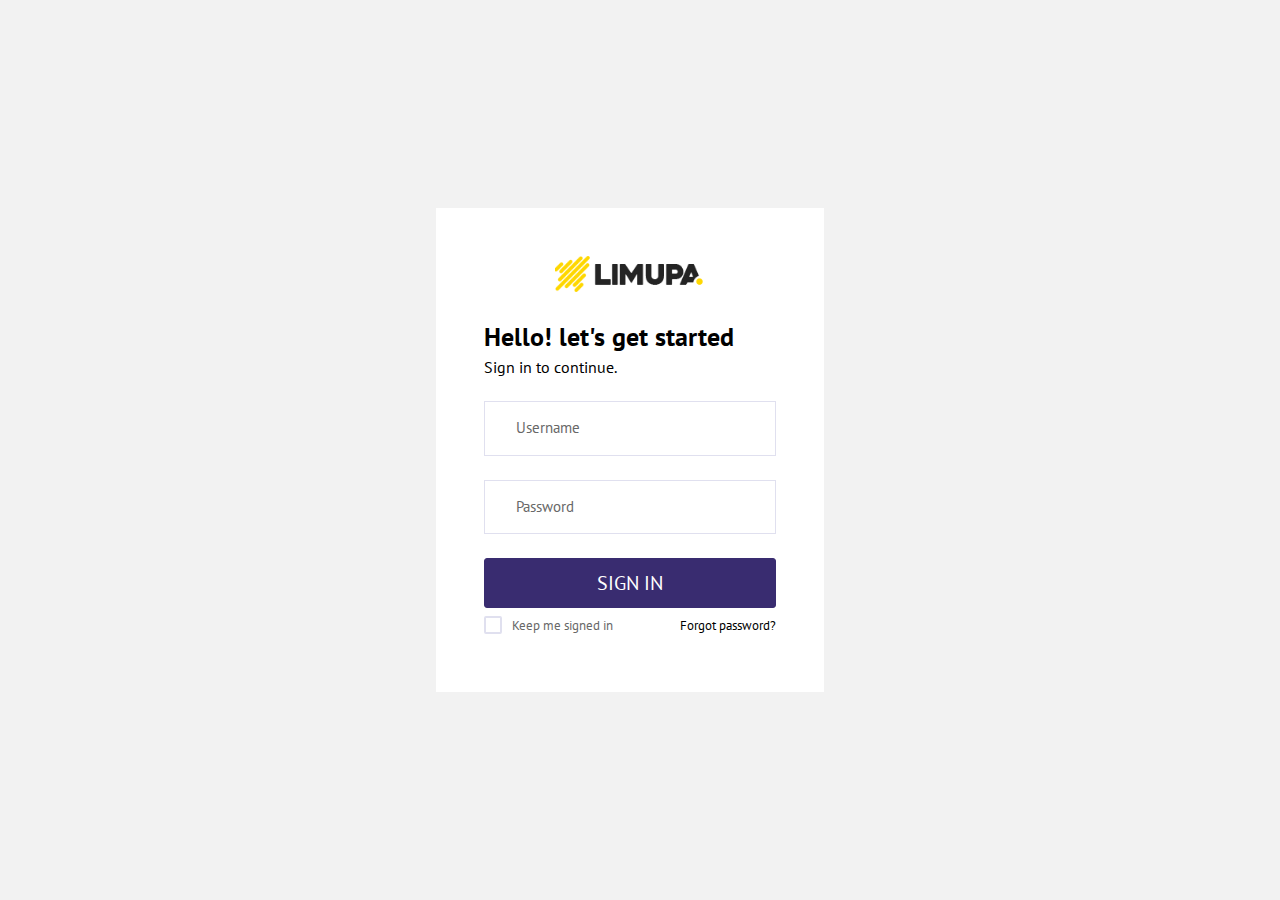
==== commit 80f4cba4: "update" ====
--- a/Login/Login_admin.html
+++ b/Login/Login_admin.html
@@ -7,7 +7,7 @@
   <!-- Required meta tags -->
   <meta charset="utf-8">
   <meta name="viewport" content="width=device-width, initial-scale=1, shrink-to-fit=no">
-  <title>Melody Admin</title>
+  <title>Limupa Admin</title>
   <!-- plugins:css -->
   <link rel="stylesheet" href="vendors/iconfonts/font-awesome/css/all.min.css">
   <link rel="stylesheet" href="vendors/css/vendor.bundle.base.css">
@@ -29,7 +29,7 @@
           <div class="col-lg-4 mx-auto">
             <div class="auth-form-light text-left p-5">
               <div class="brand-logo text-center">
-                <img src="images/logo.png" alt="logo">
+                <img src="images/1.jpg" alt="logo">
               </div>
               <h4>Hello! let's get started</h4>
               <h6 class="font-weight-light">Sign in to continue.</h6>
@@ -41,7 +41,7 @@
                   <input type="password" class="form-control form-control-lg" id="exampleInputPassword1" placeholder="Password">
                 </div>
                 <div class="mt-3">
-                  <a class="btn btn-block btn-primary btn-lg font-weight-medium auth-form-btn" href="../../index-2.html">SIGN IN</a>
+                  <a class="btn btn-block btn-primary btn-lg font-weight-medium auth-form-btn" href="../../index-2.html" style="display: flex; align-items: center; justify-content: center;">SIGN IN</a>
                 </div>
                 <div class="my-2 d-flex justify-content-between align-items-center">
                   <div class="form-check">
